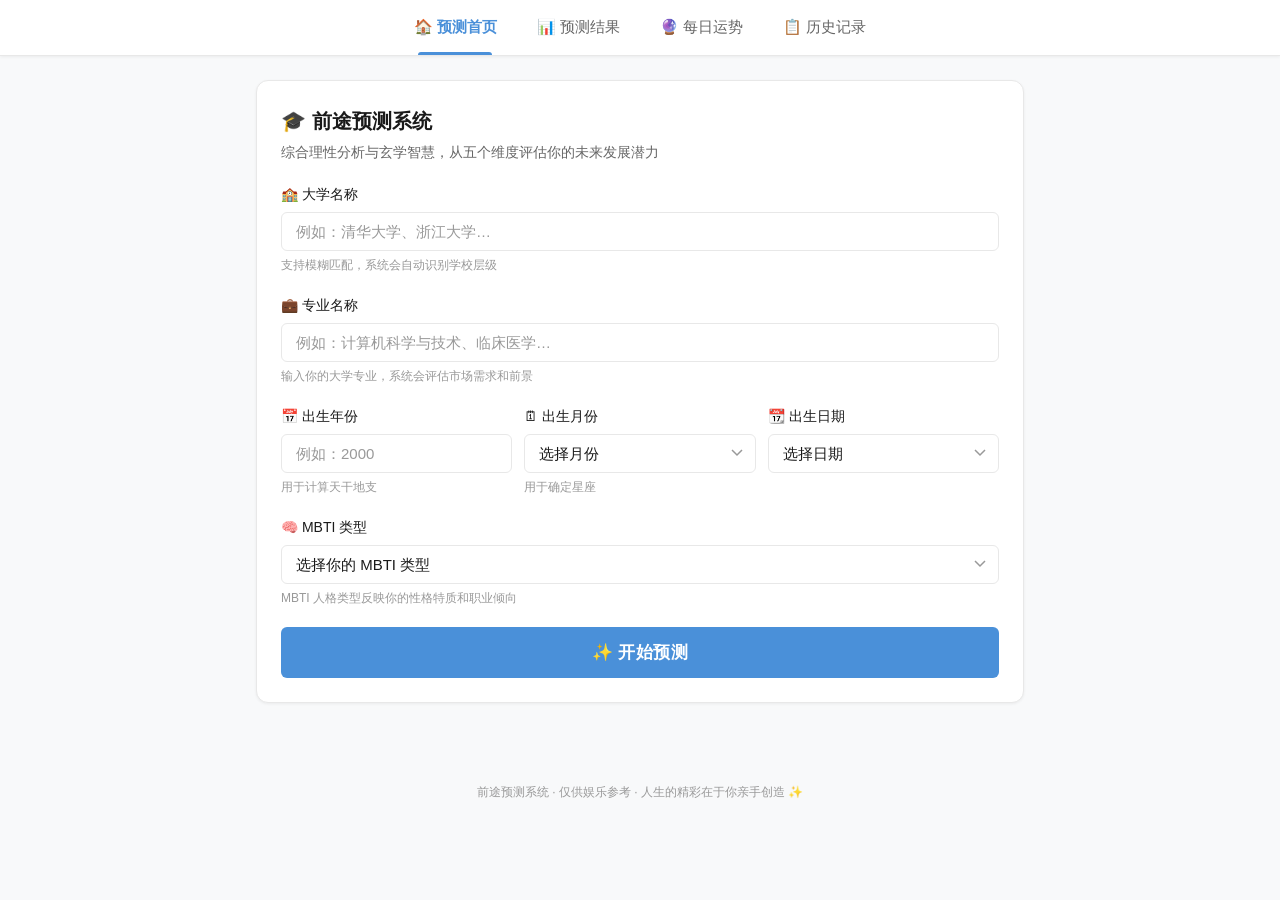
==== index.html @ 04cf59c5 "feat: 前途预测系统 v1.0 — 五维综合预测+每日运势+历史记录" ====
<!DOCTYPE html>
<html lang="zh-CN">
<head>
  <meta charset="UTF-8">
  <meta name="viewport" content="width=device-width, initial-scale=1.0">
  <meta name="description" content="前途预测系统 — 结合大学、专业、天干地支、星座和MBTI，综合评估你的未来发展潜力">
  <title>前途预测系统 🔮</title>
  <link rel="icon" type="image/svg+xml" href="assets/favicon.svg">
  <link rel="stylesheet" href="css/style.css">
</head>
<body>

  <!-- ========== 导航栏 ========== -->
  <nav class="nav-bar">
    <button class="nav-tab active" data-tab="home">🏠 预测首页</button>
    <button class="nav-tab" data-tab="result">📊 预测结果</button>
    <button class="nav-tab" data-tab="fortune">🔮 每日运势</button>
    <button class="nav-tab" data-tab="history">📋 历史记录</button>
  </nav>

  <!-- ========== 主容器 ========== -->
  <div class="main-container">

    <!-- ===== 面板1: 预测首页 ===== -->
    <div class="panel active" id="panel-home">
      <div class="card">
        <div class="card-header">
          <h2>🎓 前途预测系统</h2>
          <p>综合理性分析与玄学智慧，从五个维度评估你的未来发展潜力</p>
        </div>

        <div class="form-group">
          <label>🏫 大学名称</label>
          <input type="text" class="form-input" id="input-university"
            placeholder="例如：清华大学、浙江大学…" autocomplete="off">
          <span class="label-hint">支持模糊匹配，系统会自动识别学校层级</span>
        </div>

        <div class="form-group">
          <label>💼 专业名称</label>
          <input type="text" class="form-input" id="input-major"
            placeholder="例如：计算机科学与技术、临床医学…" autocomplete="off">
          <span class="label-hint">输入你的大学专业，系统会评估市场需求和前景</span>
        </div>

        <div class="form-row">
          <div class="form-group">
            <label>📅 出生年份</label>
            <input type="number" class="form-input" id="input-birthyear"
              placeholder="例如：2000" min="1950" max="2020">
            <span class="label-hint">用于计算天干地支</span>
          </div>
          <div class="form-group">
            <label>🗓 出生月份</label>
            <select class="form-select" id="input-birthmonth">
              <option value="">选择月份</option>
              <option value="1">1月</option><option value="2">2月</option>
              <option value="3">3月</option><option value="4">4月</option>
              <option value="5">5月</option><option value="6">6月</option>
              <option value="7">7月</option><option value="8">8月</option>
              <option value="9">9月</option><option value="10">10月</option>
              <option value="11">11月</option><option value="12">12月</option>
            </select>
            <span class="label-hint">用于确定星座</span>
          </div>
          <div class="form-group">
            <label>📆 出生日期</label>
            <select class="form-select" id="input-birthday">
              <option value="">选择日期</option>
            </select>
          </div>
        </div>

        <div class="form-group">
          <label>🧠 MBTI 类型</label>
          <select class="form-select" id="input-mbti">
            <option value="">选择你的 MBTI 类型</option>
            <option value="INTJ">INTJ — 建筑师</option>
            <option value="INTP">INTP — 逻辑学家</option>
            <option value="ENTJ">ENTJ — 指挥官</option>
            <option value="ENTP">ENTP — 辩论家</option>
            <option value="INFJ">INFJ — 提倡者</option>
            <option value="INFP">INFP — 调停者</option>
            <option value="ENFJ">ENFJ — 主人公</option>
            <option value="ENFP">ENFP — 竞选者</option>
            <option value="ISTJ">ISTJ — 物流师</option>
            <option value="ISFJ">ISFJ — 守卫者</option>
            <option value="ESTJ">ESTJ — 总经理</option>
            <option value="ESFJ">ESFJ — 执政官</option>
            <option value="ISTP">ISTP — 鉴赏家</option>
            <option value="ISFP">ISFP — 探险家</option>
            <option value="ESTP">ESTP — 企业家</option>
            <option value="ESFP">ESFP — 表演者</option>
          </select>
          <span class="label-hint">MBTI 人格类型反映你的性格特质和职业倾向</span>
        </div>

        <button class="btn btn-primary" id="btn-predict">
          ✨ 开始预测
        </button>
      </div>
    </div>

    <!-- ===== 面板2: 预测结果 ===== -->
    <div class="panel" id="panel-result">
      <div class="card result-header">
        <div class="result-total-wrapper">
          <svg class="ring-progress-svg" id="ring-progress" width="160" height="160" viewBox="0 0 160 160"></svg>
          <span class="result-total-number" id="result-total">0</span>
        </div>
        <div class="result-grade" id="result-grade">--</div>
        <p class="result-grade-desc" id="result-grade-desc"></p>
        <div class="result-time" id="result-time"></div>
      </div>

      <!-- 五维雷达图 -->
      <div class="card">
        <div class="card-header">
          <h2>📊 五维雷达图</h2>
          <p>各维度评分一览</p>
        </div>
        <div class="radar-container">
          <canvas id="radar-chart"></canvas>
        </div>
      </div>

      <!-- 各维度详情 -->
      <div class="card">
        <div class="card-header">
          <h2>📋 维度详情</h2>
        </div>
        <div class="dimension-list">
          <div class="dimension-item" id="dim-uni">
            <span class="dim-name">--</span>
            <span class="dim-detail">--</span>
            <span class="dim-score">--</span>
            <div class="dim-bar"><div class="dim-bar-fill" style="width:0%"></div></div>
          </div>
          <div class="dimension-item" id="dim-major">
            <span class="dim-name">--</span>
            <span class="dim-detail">--</span>
            <span class="dim-score">--</span>
            <div class="dim-bar"><div class="dim-bar-fill" style="width:0%"></div></div>
          </div>
          <div class="dimension-item" id="dim-stem">
            <span class="dim-name">--</span>
            <span class="dim-detail">--</span>
            <span class="dim-score">--</span>
            <div class="dim-bar"><div class="dim-bar-fill" style="width:0%"></div></div>
          </div>
          <div class="dimension-item" id="dim-zodiac">
            <span class="dim-name">--</span>
            <span class="dim-detail">--</span>
            <span class="dim-score">--</span>
            <div class="dim-bar"><div class="dim-bar-fill" style="width:0%"></div></div>
          </div>
          <div class="dimension-item" id="dim-mbti">
            <span class="dim-name">--</span>
            <span class="dim-detail">--</span>
            <span class="dim-score">--</span>
            <div class="dim-bar"><div class="dim-bar-fill" style="width:0%"></div></div>
          </div>
        </div>
      </div>

      <!-- 综合建议 -->
      <div class="card">
        <div class="card-header">
          <h2>💡 综合建议</h2>
        </div>
        <ul class="advice-list" id="result-advice"></ul>
      </div>

      <div class="result-actions">
        <button class="btn btn-primary" onclick="switchTab('home');window.location.hash='home';">
          🔄 重新预测
        </button>
      </div>
    </div>

    <!-- ===== 面板3: 每日运势 ===== -->
    <div class="panel" id="panel-fortune">
      <!-- 由 fortune.js 动态渲染 -->
      <div class="empty-state">
        <div class="empty-icon">🔮</div>
        <p>加载中…</p>
      </div>
    </div>

    <!-- ===== 面板4: 历史记录 ===== -->
    <div class="panel" id="panel-history">
      <!-- 由 app.js 动态渲染 -->
      <div class="empty-state">
        <div class="empty-icon">📋</div>
        <p>加载中…</p>
      </div>
    </div>

  </div>

  <!-- ========== 页脚 ========== -->
  <footer class="app-footer">
    前途预测系统 · 仅供娱乐参考 · 人生的精彩在于你亲手创造 ✨
  </footer>

  <!-- ========== JS 脚本（顺序加载） ========== -->
  <script src="js/data.js"></script>
  <script src="js/prediction.js"></script>
  <script src="js/fortune.js"></script>
  <script src="js/storage.js"></script>
  <script src="js/app.js"></script>

  <!-- 动态生成日期下拉选项 -->
  <script>
  (function() {
    const daySelect = document.getElementById('input-birthday');
    if (daySelect) {
      for (let d = 1; d <= 31; d++) {
        const opt = document.createElement('option');
        opt.value = d;
        opt.textContent = d + '日';
        daySelect.appendChild(opt);
      }
    }
  })();
  </script>
</body>
</html>
---- css/style.css ----
/**
 * 前途预测系统 — 全局样式（现代简约风格）
 */

/* ========== CSS 变量 ========== */
:root {
  --color-bg: #f8f9fa;
  --color-surface: #ffffff;
  --color-text: #1a1a1a;
  --color-text-secondary: #666666;
  --color-text-muted: #999999;
  --color-border: #e8e8e8;
  --color-primary: #4a90d9;
  --color-primary-light: rgba(74, 144, 217, 0.1);
  --color-gold: #c9a96e;
  --color-success: #5cb85c;
  --color-warning: #f0ad4e;
  --color-danger: #d9534f;
  --color-info: #5bc0de;

  --radius-sm: 6px;
  --radius: 12px;
  --radius-lg: 16px;
  --shadow-sm: 0 1px 3px rgba(0,0,0,0.06);
  --shadow: 0 2px 12px rgba(0,0,0,0.08);
  --shadow-lg: 0 8px 30px rgba(0,0,0,0.12);

  --font-stack: -apple-system, BlinkMacSystemFont, "Segoe UI", "PingFang SC", "Microsoft YaHei", "Helvetica Neue", sans-serif;
  --max-width: 800px;
  --nav-height: 56px;
}

/* ========== 基础重置 ========== */
*, *::before, *::after {
  box-sizing: border-box;
  margin: 0;
  padding: 0;
}

html {
  scroll-behavior: smooth;
}

body {
  font-family: var(--font-stack);
  background: var(--color-bg);
  color: var(--color-text);
  line-height: 1.6;
  min-height: 100vh;
  -webkit-font-smoothing: antialiased;
}

a {
  color: var(--color-primary);
  text-decoration: none;
}

ul {
  list-style: none;
}

/* ========== 导航栏 ========== */
.nav-bar {
  position: sticky;
  top: 0;
  z-index: 100;
  background: var(--color-surface);
  border-bottom: 1px solid var(--color-border);
  box-shadow: var(--shadow-sm);
  display: flex;
  justify-content: center;
  gap: 0;
  padding: 0;
  height: var(--nav-height);
}

.nav-tab {
  flex: 0 1 auto;
  padding: 0 20px;
  height: 100%;
  border: none;
  background: none;
  font-size: 15px;
  font-family: var(--font-stack);
  color: var(--color-text-secondary);
  cursor: pointer;
  position: relative;
  transition: color 0.2s;
  white-space: nowrap;
}

.nav-tab:hover {
  color: var(--color-primary);
}

.nav-tab.active {
  color: var(--color-primary);
  font-weight: 600;
}

.nav-tab.active::after {
  content: '';
  position: absolute;
  bottom: 0;
  left: 20%;
  right: 20%;
  height: 3px;
  background: var(--color-primary);
  border-radius: 3px 3px 0 0;
}

/* ========== 主容器 ========== */
.main-container {
  max-width: var(--max-width);
  margin: 0 auto;
  padding: 24px 16px 48px;
}

/* ========== 面板 ========== */
.panel {
  display: none;
  animation: fadeIn 0.3s ease;
}

.panel.active {
  display: block;
}

@keyframes fadeIn {
  from { opacity: 0; transform: translateY(8px); }
  to { opacity: 1; transform: translateY(0); }
}

/* ========== 卡片 ========== */
.card {
  background: var(--color-surface);
  border-radius: var(--radius);
  padding: 24px;
  margin-bottom: 16px;
  box-shadow: var(--shadow-sm);
  border: 1px solid var(--color-border);
}

.card-header {
  margin-bottom: 20px;
}

.card-header h2 {
  font-size: 20px;
  font-weight: 600;
  color: var(--color-text);
}

.card-header p {
  font-size: 14px;
  color: var(--color-text-secondary);
  margin-top: 4px;
}

/* ========== 表单 ========== */
.form-group {
  margin-bottom: 18px;
}

.form-group label {
  display: block;
  font-size: 14px;
  font-weight: 500;
  color: var(--color-text);
  margin-bottom: 6px;
}

.form-group .label-hint {
  font-weight: 400;
  color: var(--color-text-muted);
  font-size: 12px;
}

.form-row {
  display: flex;
  gap: 12px;
}

.form-row .form-group {
  flex: 1;
}

.form-input, .form-select {
  width: 100%;
  padding: 10px 14px;
  font-size: 15px;
  font-family: var(--font-stack);
  border: 1.5px solid var(--color-border);
  border-radius: var(--radius-sm);
  background: var(--color-surface);
  color: var(--color-text);
  transition: border-color 0.2s, box-shadow 0.2s;
  outline: none;
}

.form-input:focus, .form-select:focus {
  border-color: var(--color-primary);
  box-shadow: 0 0 0 3px var(--color-primary-light);
}

.form-input::placeholder {
  color: var(--color-text-muted);
}

.form-select {
  cursor: pointer;
  appearance: none;
  background-image: url("data:image/svg+xml,%3Csvg xmlns='http://www.w3.org/2000/svg' width='12' height='8' viewBox='0 0 12 8'%3E%3Cpath d='M1 1l5 5 5-5' stroke='%23999' stroke-width='1.5' fill='none'/%3E%3C/svg%3E");
  background-repeat: no-repeat;
  background-position: right 12px center;
  padding-right: 36px;
}

/* ========== 按钮 ========== */
.btn {
  display: inline-flex;
  align-items: center;
  justify-content: center;
  padding: 12px 28px;
  font-size: 16px;
  font-family: var(--font-stack);
  font-weight: 600;
  border: none;
  border-radius: var(--radius-sm);
  cursor: pointer;
  transition: all 0.2s;
}

.btn-primary {
  width: 100%;
  background: var(--color-primary);
  color: #fff;
  padding: 14px;
  font-size: 17px;
  letter-spacing: 0.5px;
}

.btn-primary:hover {
  background: #3a7bc8;
  box-shadow: var(--shadow);
  transform: translateY(-1px);
}

.btn-primary:active {
  transform: translateY(0);
}

.btn-small {
  padding: 6px 14px;
  font-size: 13px;
  border-radius: 4px;
}

.btn-danger {
  background: transparent;
  color: var(--color-danger);
  border: 1px solid var(--color-danger);
}

.btn-danger:hover {
  background: var(--color-danger);
  color: #fff;
}

.btn-text {
  background: none;
  color: var(--color-text-muted);
  padding: 4px 8px;
}

.btn-text:hover {
  color: var(--color-danger);
}

/* ========== 结果面板 ========== */
.result-header {
  text-align: center;
  padding: 32px 24px 24px;
}

.result-total-wrapper {
  position: relative;
  display: inline-block;
  margin-bottom: 8px;
}

.ring-progress-svg {
  display: block;
}

.result-total-number {
  position: absolute;
  top: 50%;
  left: 50%;
  transform: translate(-50%, -50%);
  font-size: 42px;
  font-weight: 700;
  color: var(--color-text);
}

.result-grade {
  font-size: 22px;
  font-weight: 600;
  margin: 8px 0;
}

.result-grade-desc {
  font-size: 14px;
  color: var(--color-text-secondary);
  max-width: 400px;
  margin: 0 auto;
  line-height: 1.7;
}

.result-time {
  font-size: 12px;
  color: var(--color-text-muted);
  margin-top: 12px;
}

/* ========== 维度详情 ========== */
.dimension-list {
  display: flex;
  flex-direction: column;
  gap: 14px;
}

.dimension-item {
  display: grid;
  grid-template-columns: 1fr auto;
  grid-template-rows: auto auto auto;
  gap: 4px 12px;
  padding: 12px 16px;
  background: var(--color-bg);
  border-radius: var(--radius-sm);
}

.dim-name {
  font-size: 15px;
  font-weight: 500;
  grid-column: 1;
  grid-row: 1;
}

.dim-detail {
  font-size: 12px;
  color: var(--color-text-muted);
  grid-column: 1;
  grid-row: 2;
}

.dim-score {
  font-size: 24px;
  font-weight: 700;
  grid-column: 2;
  grid-row: 1 / 3;
  align-self: center;
}

.dim-bar {
  grid-column: 1 / 3;
  grid-row: 3;
  height: 4px;
  background: #e8e8e8;
  border-radius: 2px;
  margin-top: 4px;
  overflow: hidden;
}

.dim-bar-fill {
  height: 100%;
  border-radius: 2px;
  transition: width 1s ease-out;
}

/* ========== 雷达图 ========== */
.radar-container {
  display: flex;
  justify-content: center;
  padding: 8px 0;
}

.radar-container canvas {
  max-width: 100%;
}

/* ========== 建议 ========== */
.advice-list {
  display: flex;
  flex-direction: column;
  gap: 10px;
}

.advice-list li {
  padding: 10px 14px;
  background: var(--color-bg);
  border-radius: var(--radius-sm);
  font-size: 14px;
  color: var(--color-text);
  line-height: 1.7;
  border-left: 3px solid var(--color-primary);
}

/* ========== 重新预测按钮 ========== */
.result-actions {
  text-align: center;
  margin-top: 8px;
}

/* ========== 每日运势 ========== */
.fortune-card {
  background: var(--color-surface);
  border-radius: var(--radius);
  padding: 24px;
  margin-bottom: 16px;
  box-shadow: var(--shadow-sm);
  border: 1px solid var(--color-border);
}

.daily-card {
  position: relative;
  background: linear-gradient(135deg, #fefefe 0%, #f8f4e8 100%);
  border-color: #e8dfc8;
}

.card-badge {
  position: absolute;
  top: 16px;
  right: 16px;
  padding: 4px 12px;
  color: #fff;
  font-size: 13px;
  font-weight: 600;
  border-radius: 20px;
}

.daily-card h3, .personal-card h3 {
  font-size: 18px;
  margin-bottom: 16px;
  color: var(--color-text);
}

.poem {
  font-size: 15px;
  line-height: 2;
  color: var(--color-text);
  white-space: pre-line;
  margin-bottom: 12px;
  padding: 12px 16px;
  background: rgba(201, 169, 110, 0.08);
  border-radius: var(--radius-sm);
  border-left: 3px solid var(--color-gold);
}

.explain {
  font-size: 14px;
  color: var(--color-text-secondary);
  line-height: 1.7;
}

.fortune-score {
  font-size: 48px;
  font-weight: 700;
  text-align: center;
  margin: 8px 0;
}

.fortune-desc {
  text-align: center;
  font-size: 15px;
  color: var(--color-text-secondary);
  margin-bottom: 16px;
}

.fortune-meta {
  display: flex;
  justify-content: center;
  gap: 16px;
  margin-bottom: 20px;
  font-size: 13px;
  color: var(--color-text-muted);
}

/* 宜忌 */
.yi-ji {
  display: grid;
  grid-template-columns: 1fr 1fr;
  gap: 12px;
  margin-bottom: 20px;
}

.yi, .ji {
  padding: 14px;
  border-radius: var(--radius-sm);
}

.yi {
  background: rgba(92, 184, 92, 0.06);
}

.ji {
  background: rgba(217, 83, 79, 0.05);
}

.yi h4, .ji h4 {
  font-size: 14px;
  margin-bottom: 8px;
}

.yi li, .ji li {
  font-size: 13px;
  padding: 3px 0;
  color: var(--color-text-secondary);
}

.yi li::before {
  content: '• ';
  color: var(--color-success);
}

.ji li::before {
  content: '• ';
  color: var(--color-danger);
}

/* 幸运元素 */
.lucky-items {
  display: flex;
  flex-wrap: wrap;
  gap: 12px;
  justify-content: center;
}

.lucky-item {
  display: flex;
  align-items: center;
  gap: 6px;
  font-size: 13px;
  color: var(--color-text-secondary);
  padding: 6px 12px;
  background: var(--color-bg);
  border-radius: 20px;
}

.lucky-dot {
  width: 12px;
  height: 12px;
  border-radius: 50%;
  display: inline-block;
}

/* 空状态 */
.empty-fortune {
  text-align: center;
}

.empty-hint {
  color: var(--color-text-muted);
  font-size: 14px;
  margin-top: 12px;
}

.empty-hint a {
  font-weight: 500;
}

/* ========== 历史记录 ========== */
.empty-state {
  text-align: center;
  padding: 48px 24px;
  color: var(--color-text-muted);
}

.empty-icon {
  font-size: 48px;
  margin-bottom: 12px;
}

.history-actions {
  display: flex;
  justify-content: space-between;
  align-items: center;
  margin-bottom: 12px;
  padding: 0 4px;
}

.history-count {
  font-size: 13px;
  color: var(--color-text-muted);
}

.history-list {
  display: flex;
  flex-direction: column;
  gap: 10px;
}

.history-item {
  background: var(--color-surface);
  border-radius: var(--radius);
  padding: 16px;
  box-shadow: var(--shadow-sm);
  border: 1px solid var(--color-border);
  cursor: pointer;
  transition: box-shadow 0.2s;
}

.history-item:hover {
  box-shadow: var(--shadow);
}

.history-item-header {
  display: flex;
  align-items: center;
  gap: 14px;
}

.history-score {
  font-size: 28px;
  font-weight: 700;
  min-width: 48px;
}

.history-info {
  flex: 1;
}

.history-grade {
  font-size: 15px;
  font-weight: 600;
}

.history-date {
  font-size: 12px;
  color: var(--color-text-muted);
  margin-top: 2px;
}

.history-detail {
  margin-top: 14px;
  padding-top: 14px;
  border-top: 1px solid var(--color-border);
}

.mini-dims {
  display: grid;
  grid-template-columns: repeat(auto-fill, minmax(120px, 1fr));
  gap: 8px;
  margin-bottom: 12px;
}

.mini-dim {
  display: flex;
  justify-content: space-between;
  font-size: 13px;
  padding: 6px 10px;
  background: var(--color-bg);
  border-radius: 4px;
}

.mini-advice {
  font-size: 13px;
  color: var(--color-text-secondary);
}

.mini-advice ul {
  margin-top: 6px;
  padding-left: 16px;
  list-style: disc;
}

.mini-advice li {
  margin-bottom: 4px;
  font-size: 12px;
}

/* ========== Toast ========== */
.toast {
  position: fixed;
  bottom: 24px;
  left: 50%;
  transform: translateX(-50%) translateY(100px);
  padding: 12px 24px;
  border-radius: 24px;
  font-size: 14px;
  font-weight: 500;
  color: #fff;
  background: #333;
  z-index: 1000;
  opacity: 0;
  transition: all 0.3s ease;
  pointer-events: none;
}

.toast.show {
  opacity: 1;
  transform: translateX(-50%) translateY(0);
}

.toast-success { background: var(--color-success); }
.toast-warning { background: var(--color-warning); color: #333; }
.toast-info { background: #333; }

/* ========== 页脚 ========== */
.app-footer {
  text-align: center;
  padding: 16px;
  color: var(--color-text-muted);
  font-size: 12px;
}

/* ========== 响应式 ========== */
@media (max-width: 768px) {
  .nav-tab {
    padding: 0 12px;
    font-size: 13px;
  }

  .main-container {
    padding: 16px 12px 36px;
  }

  .card {
    padding: 18px;
  }

  .result-total-number {
    font-size: 36px;
  }

  .poem {
    font-size: 14px;
    line-height: 1.8;
  }

  .form-row {
    flex-direction: column;
    gap: 0;
  }

  .yi-ji {
    grid-template-columns: 1fr;
  }

  .fortune-score {
    font-size: 40px;
  }
}

@media (max-width: 480px) {
  .nav-bar {
    gap: 0;
    justify-content: space-around;
  }

  .nav-tab {
    padding: 0 8px;
    font-size: 12px;
  }

  .main-container {
    padding: 12px 8px 32px;
  }

  .card {
    padding: 14px;
    border-radius: var(--radius-sm);
  }

  .result-total-number {
    font-size: 30px;
  }

  .history-score {
    font-size: 22px;
    min-width: 36px;
  }
}
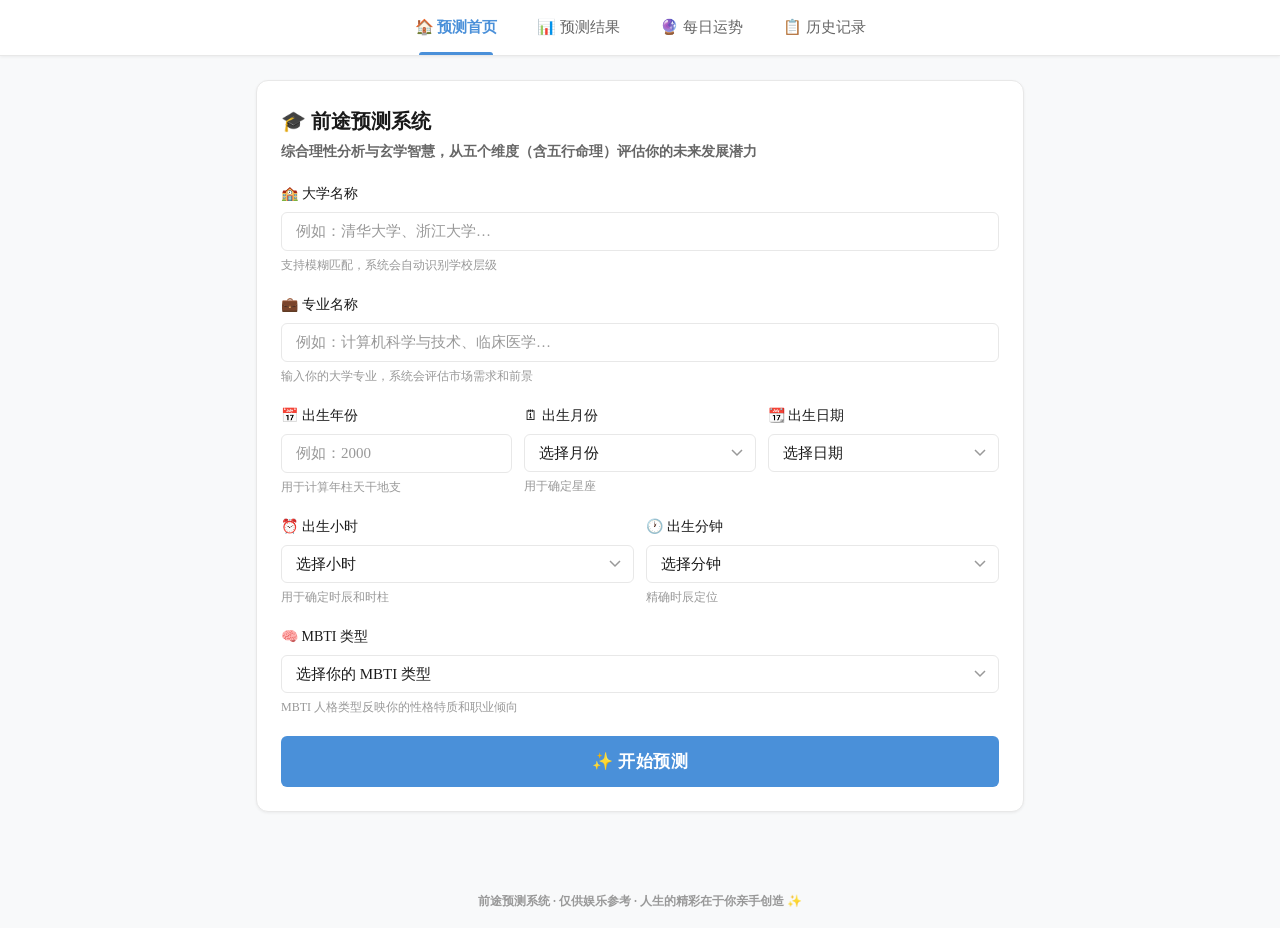
==== commit 9f574122: "feat: 加入五行命理分析 — 四柱八字+五行强弱+时辰支持" ====
--- a/index.html
+++ b/index.html
@@ -26,7 +26,7 @@
       <div class="card">
         <div class="card-header">
           <h2>🎓 前途预测系统</h2>
-          <p>综合理性分析与玄学智慧，从五个维度评估你的未来发展潜力</p>
+          <p>综合理性分析与玄学智慧，从五个维度（含五行命理）评估你的未来发展潜力</p>
         </div>
 
         <div class="form-group">
@@ -48,7 +48,7 @@
             <label>📅 出生年份</label>
             <input type="number" class="form-input" id="input-birthyear"
               placeholder="例如：2000" min="1950" max="2020">
-            <span class="label-hint">用于计算天干地支</span>
+            <span class="label-hint">用于计算年柱天干地支</span>
           </div>
           <div class="form-group">
             <label>🗓 出生月份</label>
@@ -68,6 +68,23 @@
             <select class="form-select" id="input-birthday">
               <option value="">选择日期</option>
             </select>
+          </div>
+        </div>
+
+        <div class="form-row">
+          <div class="form-group">
+            <label>⏰ 出生小时</label>
+            <select class="form-select" id="input-birthhour">
+              <option value="">选择小时</option>
+            </select>
+            <span class="label-hint">用于确定时辰和时柱</span>
+          </div>
+          <div class="form-group">
+            <label>🕐 出生分钟</label>
+            <select class="form-select" id="input-birthminute">
+              <option value="">选择分钟</option>
+            </select>
+            <span class="label-hint">精确时辰定位</span>
           </div>
         </div>
 
@@ -210,7 +227,7 @@
   <script src="js/storage.js"></script>
   <script src="js/app.js"></script>
 
-  <!-- 动态生成日期下拉选项 -->
+  <!-- 动态生成日期/小时/分钟下拉选项 -->
   <script>
   (function() {
     const daySelect = document.getElementById('input-birthday');
@@ -222,6 +239,27 @@
         daySelect.appendChild(opt);
       }
     }
+    const hourSelect = document.getElementById('input-birthhour');
+    if (hourSelect) {
+      for (let h = 0; h <= 23; h++) {
+        const opt = document.createElement('option');
+        opt.value = h;
+        const shichen = ['子时(夜半)','丑时(鸡鸣)','寅时(平旦)','卯时(日出)','辰时(食时)','巳时(隅中)',
+                         '午时(日中)','未时(日昳)','申时(晡时)','酉时(日入)','戌时(黄昏)','亥时(人定)'];
+        const idx = Math.floor((h + 1) / 2) % 12;
+        opt.textContent = h + '时 — ' + shichen[idx];
+        hourSelect.appendChild(opt);
+      }
+    }
+    const minSelect = document.getElementById('input-birthminute');
+    if (minSelect) {
+      for (let m = 0; m <= 59; m++) {
+        const opt = document.createElement('option');
+        opt.value = m;
+        opt.textContent = m + '分';
+        minSelect.appendChild(opt);
+      }
+    }
   })();
   </script>
 </body>
--- a/css/style.css
+++ b/css/style.css
@@ -25,7 +25,7 @@
   --shadow: 0 2px 12px rgba(0,0,0,0.08);
   --shadow-lg: 0 8px 30px rgba(0,0,0,0.12);
 
-  --font-stack: -apple-system, BlinkMacSystemFont, "Segoe UI", "PingFang SC", "Microsoft YaHei", "Helvetica Neue", sans-serif;
+  --font-stack: "SimSun", "STSong", "宋体", "Noto Serif CJK SC", serif;
   --max-width: 800px;
   --nav-height: 56px;
 }
@@ -48,6 +48,7 @@
   line-height: 1.6;
   min-height: 100vh;
   -webkit-font-smoothing: antialiased;
+  font-weight: bold;
 }
 
 a {
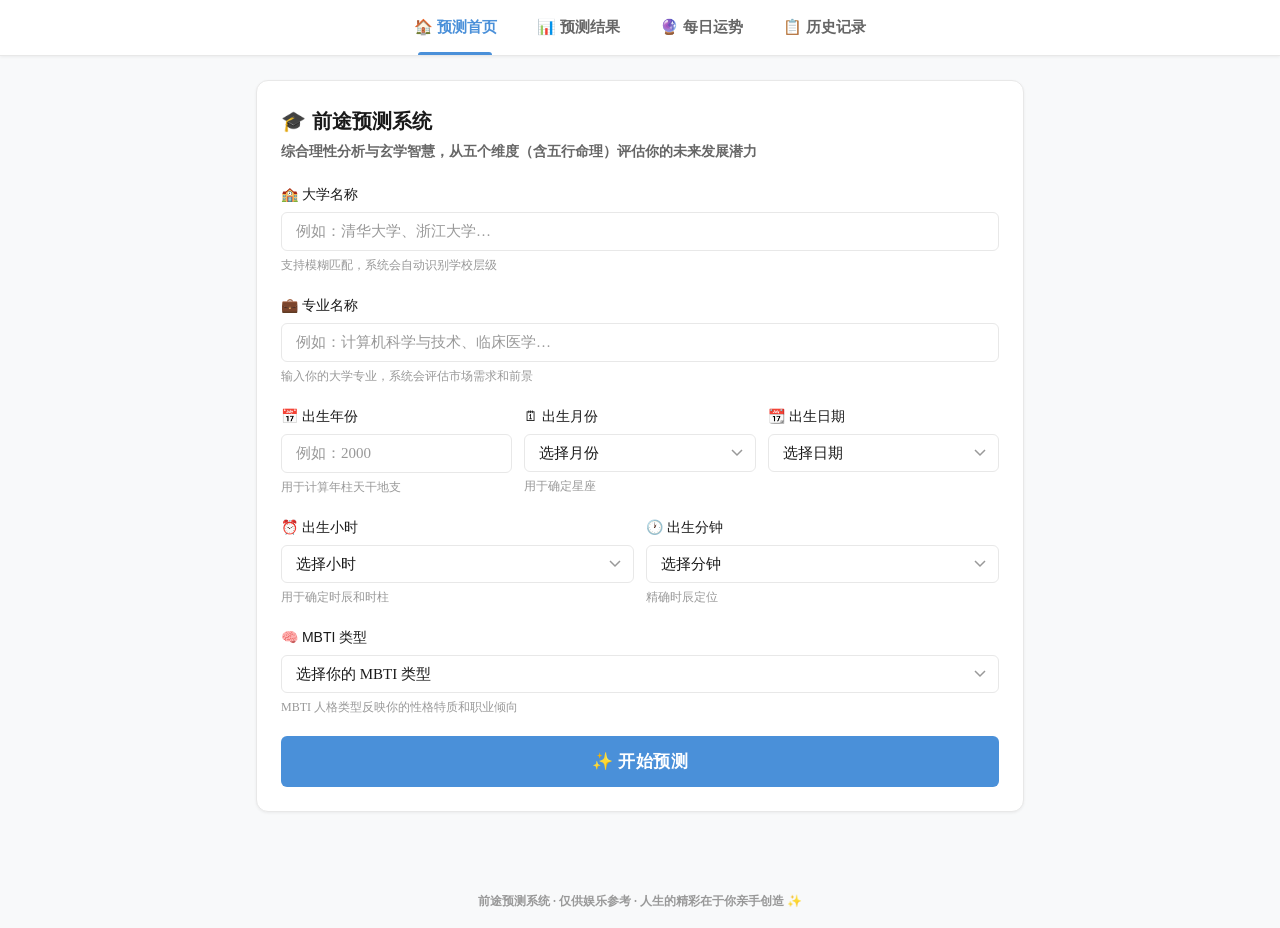
==== commit e8d149eb: "feat: 预测结果页加入基于五行+星座元素的当日运势" ====
--- a/index.html
+++ b/index.html
@@ -137,7 +137,7 @@
           <p>各维度评分一览</p>
         </div>
         <div class="radar-container">
-          <canvas id="radar-chart"></canvas>
+          <svg id="radar-chart" viewBox="0 0 320 320" xmlns="http://www.w3.org/2000/svg"></svg>
         </div>
       </div>
 
@@ -178,6 +178,15 @@
             <div class="dim-bar"><div class="dim-bar-fill" style="width:0%"></div></div>
           </div>
         </div>
+      </div>
+
+      <!-- 今日运势（基于五行+星座） -->
+      <div class="card" id="result-fortune-card">
+        <div class="card-header">
+          <h2>🔮 今日运势</h2>
+          <p>基于五行命理与星座元素，为你生成专属今日运势</p>
+        </div>
+        <div id="result-fortune-content"></div>
       </div>
 
       <!-- 综合建议 -->
--- a/css/style.css
+++ b/css/style.css
@@ -26,6 +26,7 @@
   --shadow-lg: 0 8px 30px rgba(0,0,0,0.12);
 
   --font-stack: "SimSun", "STSong", "宋体", "Noto Serif CJK SC", serif;
+  --font-heading: "SimHei", "STHeiti", "黑体", "Noto Sans CJK SC", sans-serif;
   --max-width: 800px;
   --nav-height: 56px;
 }
@@ -132,6 +133,21 @@
   to { opacity: 1; transform: translateY(0); }
 }
 
+/* ========== 全局标题 ========== */
+h1, h2, h3, h4, h5, h6,
+.card-header h2, .card-header h3,
+.nav-tab,
+.result-grade,
+.fortune-card h3,
+.daily-card h3,
+.personal-card h3,
+.form-group label,
+.dim-name,
+.history-grade {
+  font-family: var(--font-heading);
+  font-weight: bold;
+}
+
 /* ========== 卡片 ========== */
 .card {
   background: var(--color-surface);
@@ -148,7 +164,6 @@
 
 .card-header h2 {
   font-size: 20px;
-  font-weight: 600;
   color: var(--color-text);
 }
 
@@ -386,8 +401,10 @@
   padding: 8px 0;
 }
 
-.radar-container canvas {
-  max-width: 100%;
+.radar-container svg {
+  width: 100%;
+  max-width: 320px;
+  height: auto;
 }
 
 /* ========== 建议 ========== */
@@ -411,6 +428,56 @@
 .result-actions {
   text-align: center;
   margin-top: 8px;
+}
+
+/* ========== 结果页运势卡片 ========== */
+.result-fortune {
+  text-align: center;
+}
+
+.rf-score-row {
+  display: flex;
+  align-items: baseline;
+  justify-content: center;
+  gap: 12px;
+  margin-bottom: 12px;
+}
+
+.rf-score {
+  font-size: 42px;
+  font-weight: 700;
+  font-family: var(--font-heading);
+}
+
+.rf-level {
+  font-size: 20px;
+  font-weight: 700;
+  font-family: var(--font-heading);
+}
+
+.rf-desc {
+  font-size: 14px;
+  color: var(--color-text-secondary);
+  line-height: 1.7;
+  margin-bottom: 6px;
+  padding: 0 8px;
+}
+
+.rf-meta {
+  display: flex;
+  justify-content: center;
+  gap: 16px;
+  margin: 12px 0 8px;
+  font-size: 13px;
+  color: var(--color-text-muted);
+}
+
+.rf-elements {
+  display: flex;
+  justify-content: center;
+  gap: 16px;
+  font-size: 13px;
+  color: var(--color-text-secondary);
 }
 
 /* ========== 每日运势 ========== */
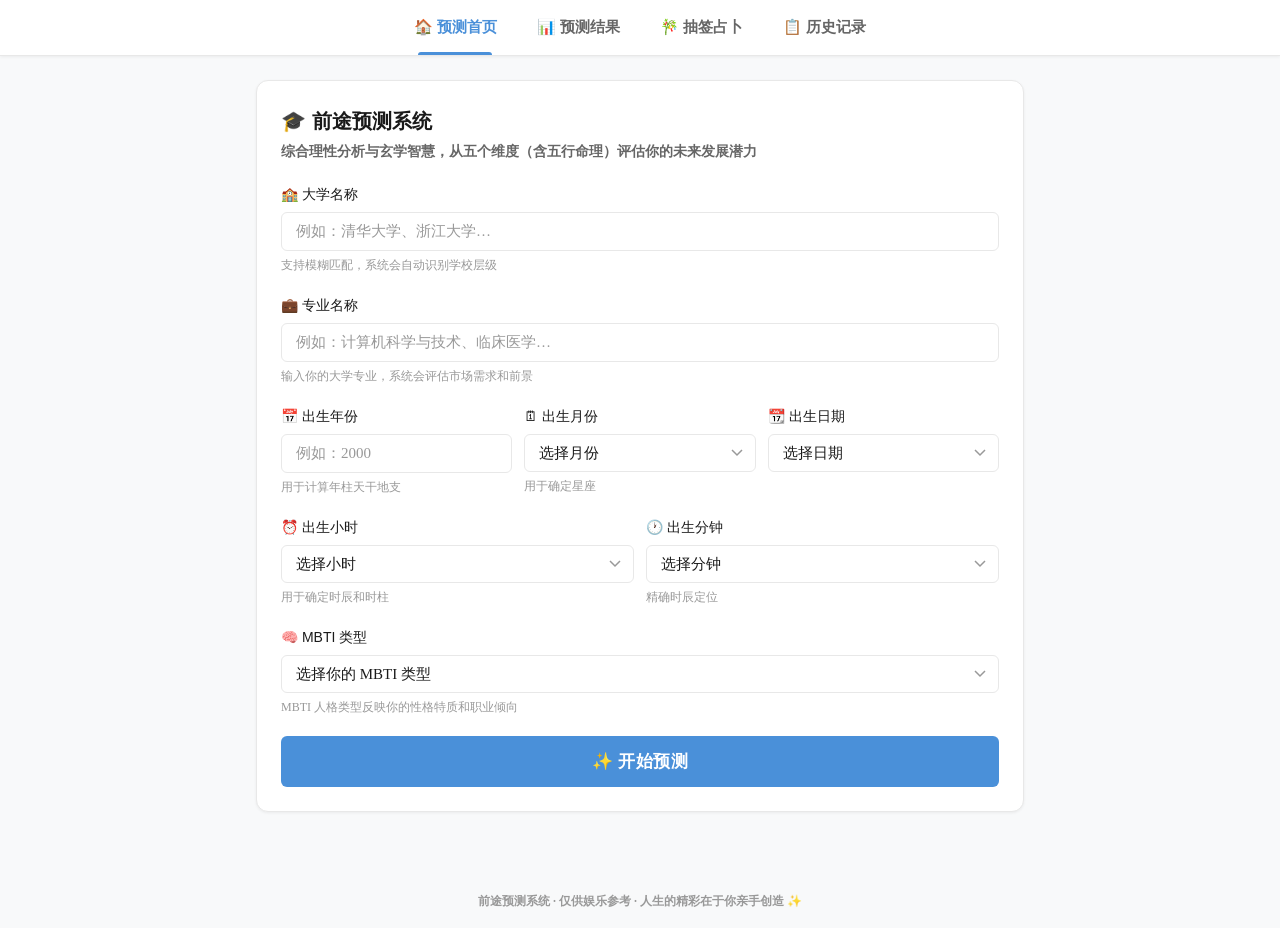
==== commit 6ae91c73: "feat: 运势Tab改为千签抽签+六爻八卦占卜 — 64卦1000签" ====
--- a/index.html
+++ b/index.html
@@ -14,7 +14,7 @@
   <nav class="nav-bar">
     <button class="nav-tab active" data-tab="home">🏠 预测首页</button>
     <button class="nav-tab" data-tab="result">📊 预测结果</button>
-    <button class="nav-tab" data-tab="fortune">🔮 每日运势</button>
+    <button class="nav-tab" data-tab="fortune">🎋 抽签占卜</button>
     <button class="nav-tab" data-tab="history">📋 历史记录</button>
   </nav>
 
@@ -204,12 +204,40 @@
       </div>
     </div>
 
-    <!-- ===== 面板3: 每日运势 ===== -->
+    <!-- ===== 面板3: 抽签 + 八卦占卜 ===== -->
     <div class="panel" id="panel-fortune">
-      <!-- 由 fortune.js 动态渲染 -->
-      <div class="empty-state">
-        <div class="empty-icon">🔮</div>
-        <p>加载中…</p>
+      <!-- 抽签区 -->
+      <div class="card draw-card">
+        <div class="card-header">
+          <h2>🎋 灵签千抽</h2>
+          <p>千支灵签，基于六十四卦演化。心诚则灵，每日一签。</p>
+        </div>
+        <div class="draw-area" id="draw-area">
+          <div class="draw-tube" id="draw-tube">
+            <div class="tube-visual">🎋</div>
+            <p class="tube-hint">诚心默念，摇动签筒</p>
+          </div>
+          <button class="btn btn-primary btn-draw" id="btn-draw" onclick="handleDrawStick()">
+            🎋 摇签
+          </button>
+          <p class="draw-note">每日首次抽签免费，同一天重复抽签结果相同</p>
+        </div>
+        <div class="draw-result" id="draw-result" style="display:none;"></div>
+      </div>
+
+      <!-- 八卦占卜区 -->
+      <div class="card bagua-card">
+        <div class="card-header">
+          <h2>☯️ 八卦占卜</h2>
+          <p>六爻起卦，参天地之理，断人生之事。</p>
+        </div>
+        <div class="bagua-area" id="bagua-area">
+          <button class="btn btn-primary btn-draw" id="btn-bagua" onclick="handleBagua()">
+            ☯️ 起卦
+          </button>
+          <p class="draw-note">随机起卦，心诚则灵</p>
+        </div>
+        <div class="bagua-result" id="bagua-result" style="display:none;"></div>
       </div>
     </div>
 
--- a/css/style.css
+++ b/css/style.css
@@ -411,17 +411,62 @@
 .advice-list {
   display: flex;
   flex-direction: column;
-  gap: 10px;
-}
-
-.advice-list li {
-  padding: 10px 14px;
+  gap: 16px;
+  list-style: none;
+}
+
+.advice-group {
   background: var(--color-bg);
   border-radius: var(--radius-sm);
-  font-size: 14px;
-  color: var(--color-text);
-  line-height: 1.7;
-  border-left: 3px solid var(--color-primary);
+  padding: 0;
+  border-left: none;
+  overflow: hidden;
+}
+
+.advice-group-title {
+  font-family: var(--font-heading);
+  font-size: 15px;
+  font-weight: bold;
+  color: var(--color-text);
+  padding: 12px 14px 8px;
+}
+
+.advice-sub-list {
+  list-style: none;
+  padding: 0 14px 12px;
+  display: flex;
+  flex-direction: column;
+  gap: 6px;
+}
+
+.advice-sub-list li {
+  font-size: 13px;
+  color: var(--color-text-secondary);
+  line-height: 1.6;
+  padding-left: 12px;
+  position: relative;
+}
+
+.advice-sub-list li::before {
+  content: '·';
+  position: absolute;
+  left: 0;
+  color: var(--color-primary);
+  font-weight: bold;
+}
+
+/* 历史记录中的迷你建议 */
+.mini-group {
+  font-size: 12px;
+  color: var(--color-text-secondary);
+  margin-bottom: 4px;
+  line-height: 1.5;
+}
+
+.mini-group em {
+  font-style: normal;
+  font-weight: bold;
+  color: var(--color-text);
 }
 
 /* ========== 重新预测按钮 ========== */
@@ -478,6 +523,209 @@
   gap: 16px;
   font-size: 13px;
   color: var(--color-text-secondary);
+}
+
+/* ========== 抽签 + 八卦 ========== */
+.draw-card, .bagua-card {
+  text-align: center;
+}
+
+.draw-area, .bagua-area {
+  padding: 20px 0 12px;
+}
+
+.draw-tube {
+  margin-bottom: 20px;
+  cursor: pointer;
+  transition: transform 0.1s;
+  user-select: none;
+}
+
+.tube-visual {
+  font-size: 64px;
+  margin-bottom: 8px;
+  transition: transform 0.1s;
+}
+
+.tube-hint {
+  font-size: 13px;
+  color: var(--color-text-muted);
+}
+
+.draw-tube.shaking .tube-visual {
+  animation: shake 0.1s infinite;
+}
+
+@keyframes shake {
+  0%, 100% { transform: translateX(0) rotate(0); }
+  25% { transform: translateX(-8px) rotate(-8deg); }
+  50% { transform: translateX(0) rotate(0); }
+  75% { transform: translateX(8px) rotate(8deg); }
+}
+
+.btn-draw {
+  width: 200px;
+  margin: 0 auto 12px;
+}
+
+.draw-note {
+  font-size: 12px;
+  color: var(--color-text-muted);
+}
+
+/* 签文结果 */
+.stick-result {
+  text-align: center;
+  padding: 8px 0;
+}
+
+.stick-badge {
+  display: inline-block;
+  padding: 6px 20px;
+  color: #fff;
+  font-size: 15px;
+  font-weight: 700;
+  font-family: var(--font-heading);
+  border-radius: 20px;
+  margin-bottom: 16px;
+}
+
+.stick-hexagram {
+  display: flex;
+  align-items: center;
+  justify-content: center;
+  gap: 10px;
+  margin-bottom: 16px;
+}
+
+.hex-symbol {
+  font-size: 32px;
+}
+
+.hex-name {
+  font-size: 20px;
+  font-weight: 700;
+  font-family: var(--font-heading);
+  color: var(--color-text);
+}
+
+.hex-element {
+  font-size: 13px;
+  color: var(--color-text-muted);
+}
+
+.stick-poem {
+  font-size: 14px;
+  line-height: 1.8;
+  color: var(--color-text);
+  padding: 14px 16px;
+  background: rgba(201, 169, 110, 0.06);
+  border-radius: var(--radius-sm);
+  border-left: 3px solid var(--color-gold);
+  margin-bottom: 14px;
+  text-align: left;
+}
+
+.stick-interpretation {
+  font-size: 14px;
+  color: var(--color-text-secondary);
+  line-height: 1.7;
+  text-align: left;
+  margin-bottom: 16px;
+  padding: 0 4px;
+}
+
+.stick-details {
+  display: flex;
+  flex-direction: column;
+  gap: 6px;
+  text-align: left;
+  padding: 12px;
+  background: var(--color-bg);
+  border-radius: var(--radius-sm);
+}
+
+.stick-detail-item {
+  font-size: 13px;
+  color: var(--color-text-secondary);
+  line-height: 1.5;
+}
+
+.sd-label {
+  font-weight: 700;
+  font-family: var(--font-heading);
+  margin-right: 6px;
+  color: var(--color-text);
+}
+
+/* 八卦占卜结果 */
+.bagua-result-inner {
+  text-align: center;
+  padding: 8px 0;
+}
+
+.hex-symbol-large {
+  font-size: 42px;
+  margin-bottom: 8px;
+  display: flex;
+  justify-content: center;
+  gap: 16px;
+}
+
+.hex-name-large {
+  font-size: 22px;
+  font-weight: 700;
+  font-family: var(--font-heading);
+  color: var(--color-text);
+  margin-bottom: 16px;
+}
+
+.yao-lines {
+  margin: 16px 0;
+  font-family: monospace;
+  font-size: 18px;
+  line-height: 2;
+  letter-spacing: 4px;
+}
+
+.yao.yang { color: var(--color-text); }
+.yao.yin { color: var(--color-text-muted); }
+
+.trigram-info {
+  display: flex;
+  justify-content: center;
+  gap: 20px;
+  font-size: 13px;
+  color: var(--color-text-muted);
+  margin-bottom: 12px;
+}
+
+.bagua-change {
+  font-size: 14px;
+  color: var(--color-warning);
+  margin-bottom: 12px;
+  font-weight: 600;
+}
+
+.hex-judgment {
+  font-size: 18px;
+  font-weight: 700;
+  font-family: var(--font-heading);
+  color: var(--color-primary);
+  margin-bottom: 12px;
+  padding: 8px 16px;
+  background: var(--color-primary-light);
+  border-radius: var(--radius-sm);
+  display: inline-block;
+}
+
+.hex-interpretation {
+  font-size: 14px;
+  color: var(--color-text-secondary);
+  line-height: 1.7;
+  margin-bottom: 16px;
+  text-align: left;
+  padding: 0 4px;
 }
 
 /* ========== 每日运势 ========== */
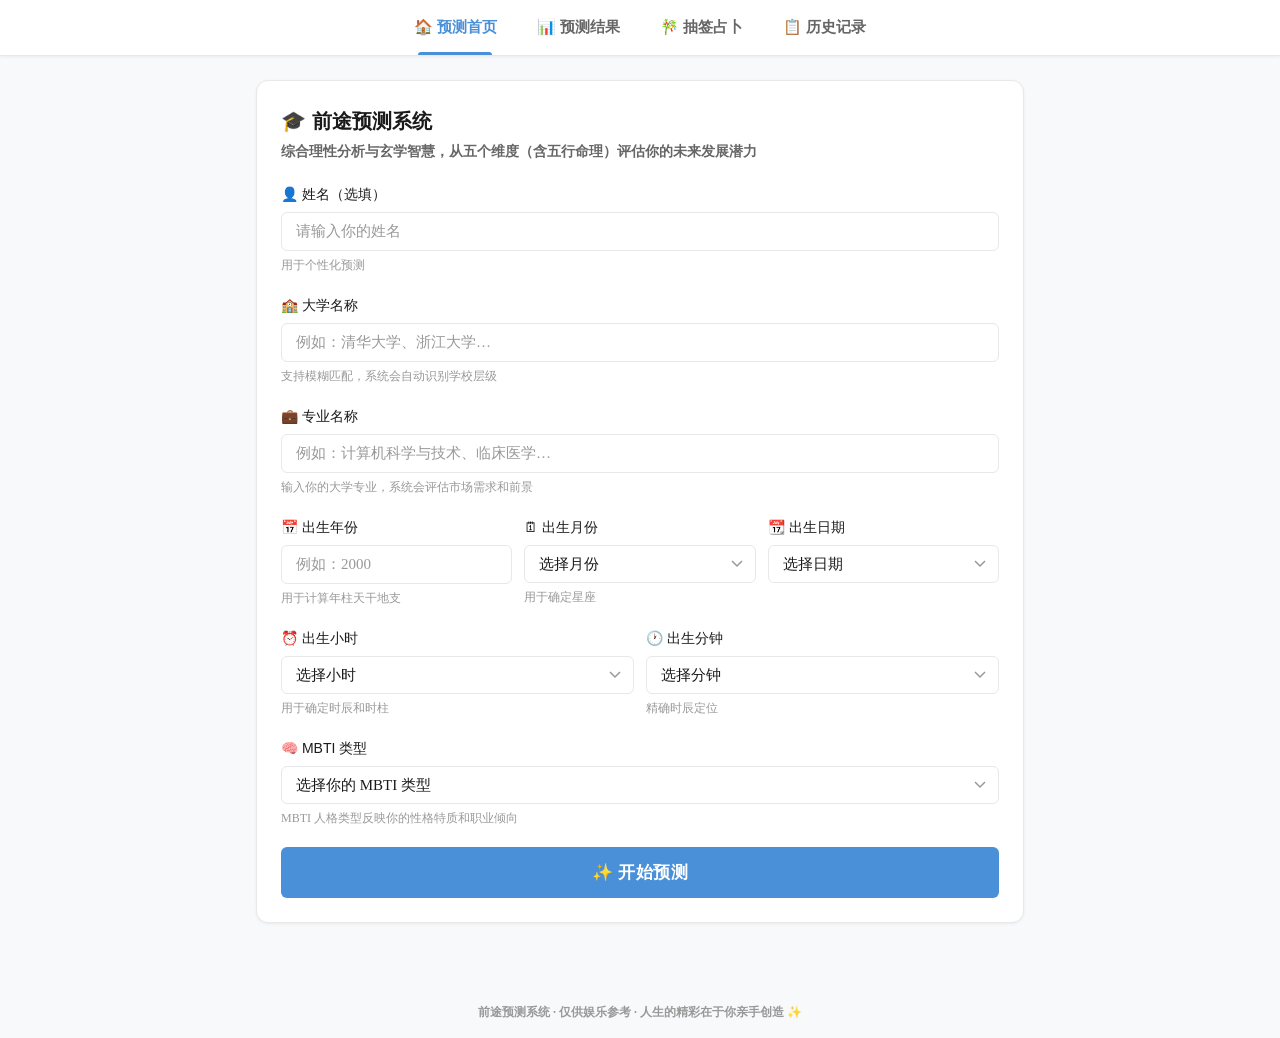
==== commit 15c90466: "feat: 扩充100+专业 + 清北浙100分+前途亮到刺眼 + 陈祉璇魏子辰特殊夸奖" ====
--- a/index.html
+++ b/index.html
@@ -27,6 +27,13 @@
         <div class="card-header">
           <h2>🎓 前途预测系统</h2>
           <p>综合理性分析与玄学智慧，从五个维度（含五行命理）评估你的未来发展潜力</p>
+        </div>
+
+        <div class="form-group">
+          <label>👤 姓名（选填）</label>
+          <input type="text" class="form-input" id="input-name"
+            placeholder="请输入你的姓名" autocomplete="off">
+          <span class="label-hint">用于个性化预测</span>
         </div>
 
         <div class="form-group">
@@ -120,6 +127,12 @@
 
     <!-- ===== 面板2: 预测结果 ===== -->
     <div class="panel" id="panel-result">
+      <!-- 特殊人物横幅 -->
+      <div class="card special-banner" id="special-banner" style="display:none; background: linear-gradient(135deg, #fff9e6 0%, #fff3cc 100%); border-color: #c9a96e; text-align: center;">
+        <div class="special-title" style="font-size:20px;"></div>
+        <p class="special-praise" style="font-size:14px; color:#666; line-height:1.8; margin-top:8px;"></p>
+      </div>
+
       <div class="card result-header">
         <div class="result-total-wrapper">
           <svg class="ring-progress-svg" id="ring-progress" width="160" height="160" viewBox="0 0 160 160"></svg>
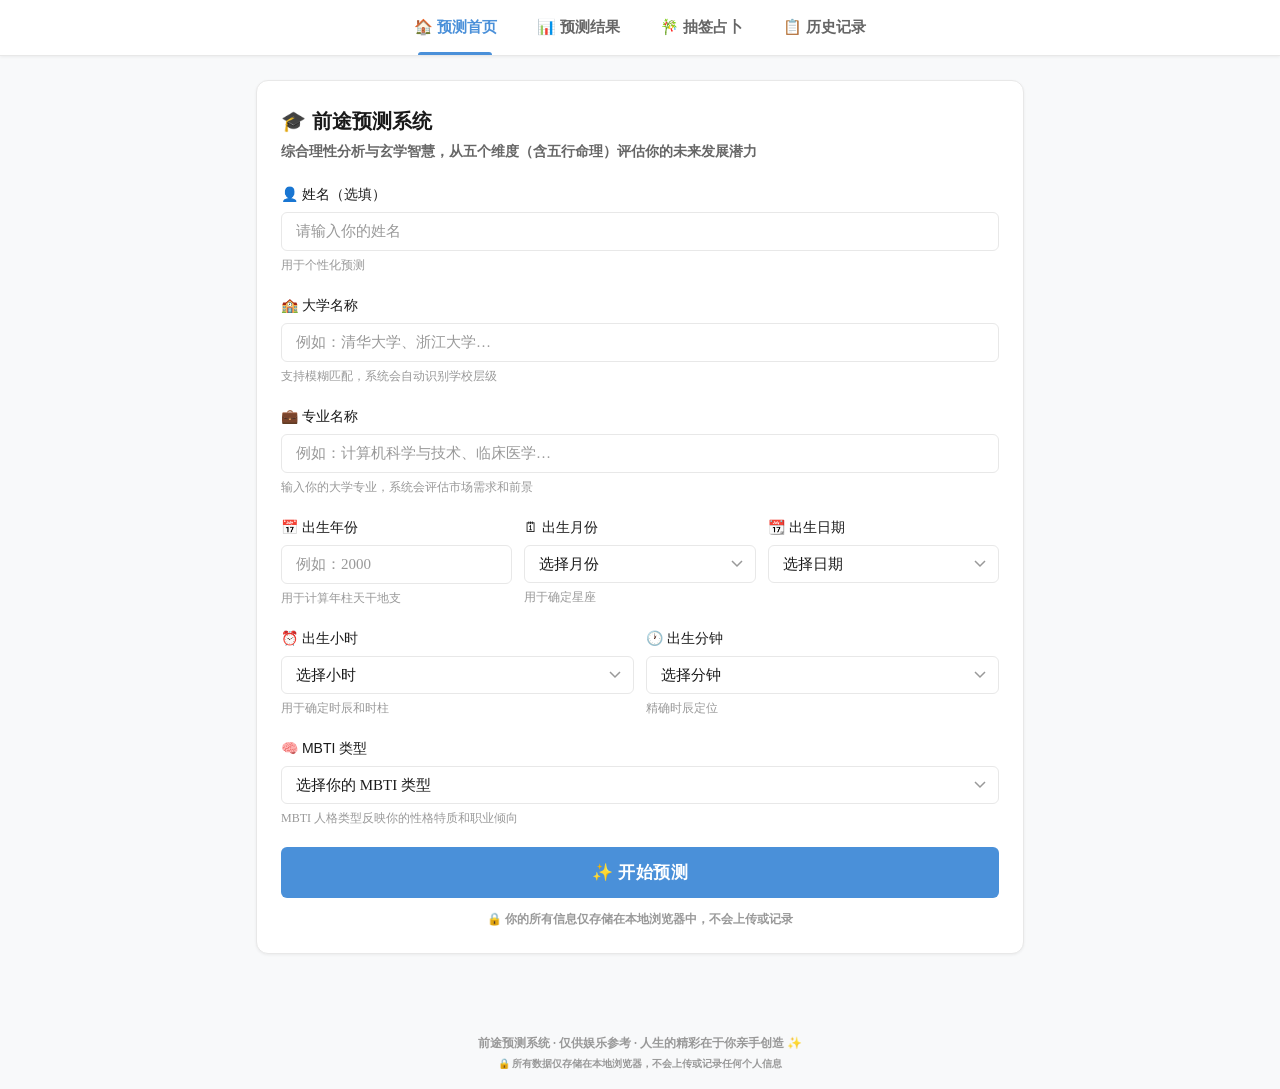
==== commit a744edce: "feat: 网页添加隐私声明 — 表单底部+页脚双重提示" ====
--- a/index.html
+++ b/index.html
@@ -122,6 +122,7 @@
         <button class="btn btn-primary" id="btn-predict">
           ✨ 开始预测
         </button>
+        <p class="privacy-notice">🔒 你的所有信息仅存储在本地浏览器中，不会上传或记录</p>
       </div>
     </div>
 
@@ -268,6 +269,7 @@
   <!-- ========== 页脚 ========== -->
   <footer class="app-footer">
     前途预测系统 · 仅供娱乐参考 · 人生的精彩在于你亲手创造 ✨
+    <br><small>🔒 所有数据仅存储在本地浏览器，不会上传或记录任何个人信息</small>
   </footer>
 
   <!-- ========== JS 脚本（顺序加载） ========== -->
--- a/css/style.css
+++ b/css/style.css
@@ -264,6 +264,13 @@
 
 .btn-primary:active {
   transform: translateY(0);
+}
+
+.privacy-notice {
+  text-align: center;
+  font-size: 12px;
+  color: var(--color-text-muted);
+  margin-top: 12px;
 }
 
 .btn-small {
